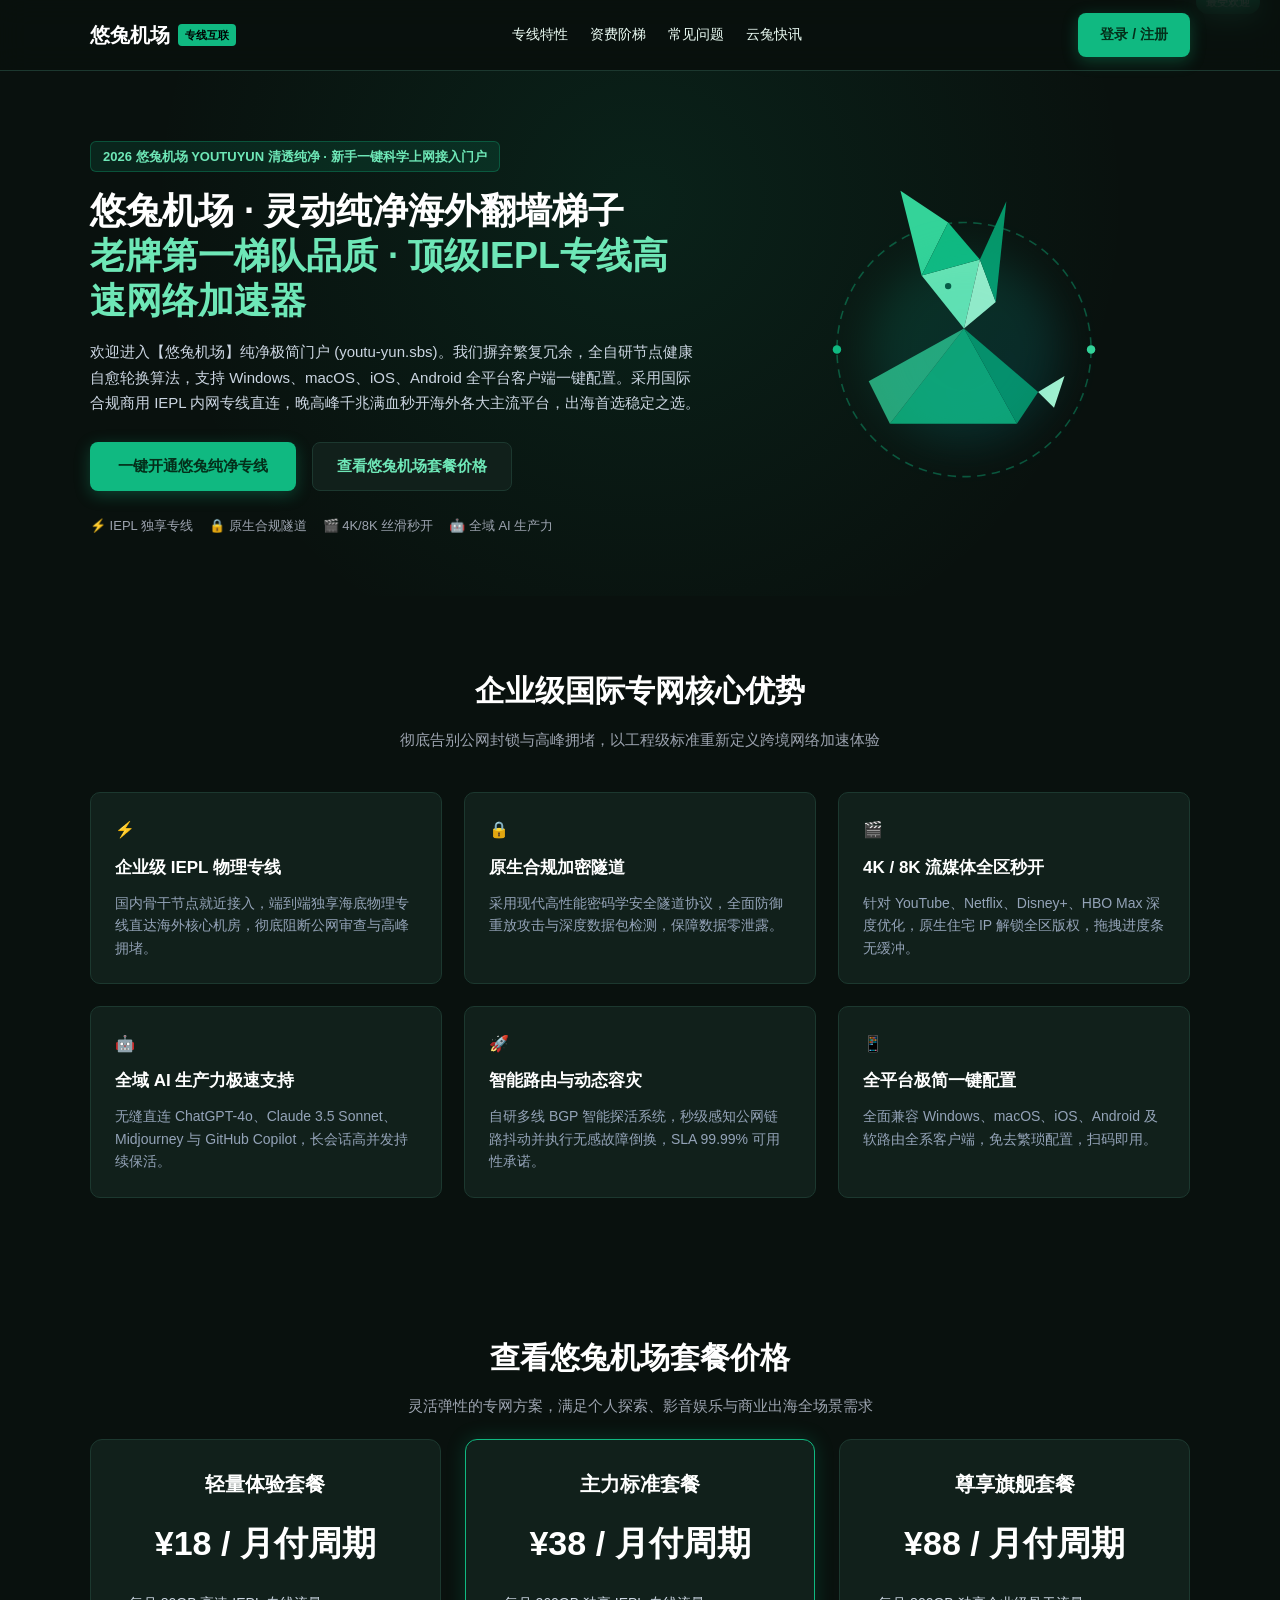
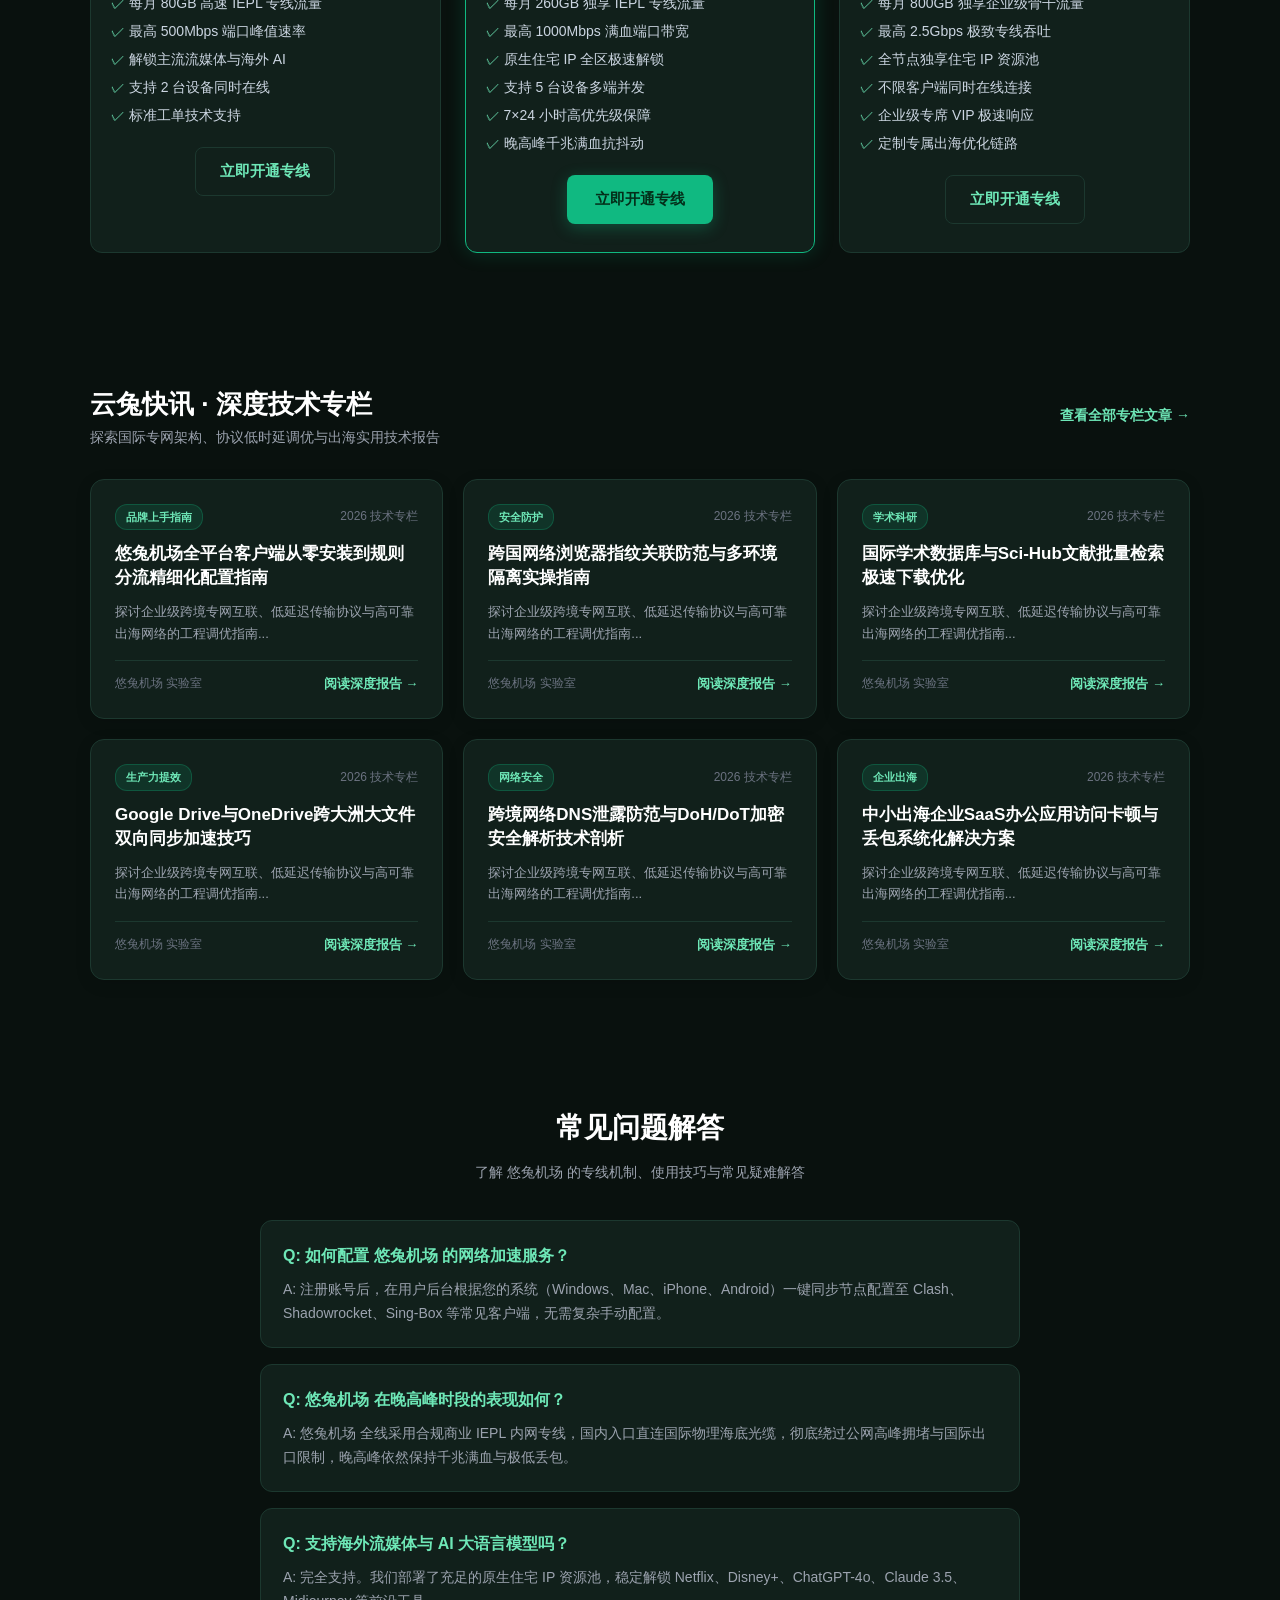
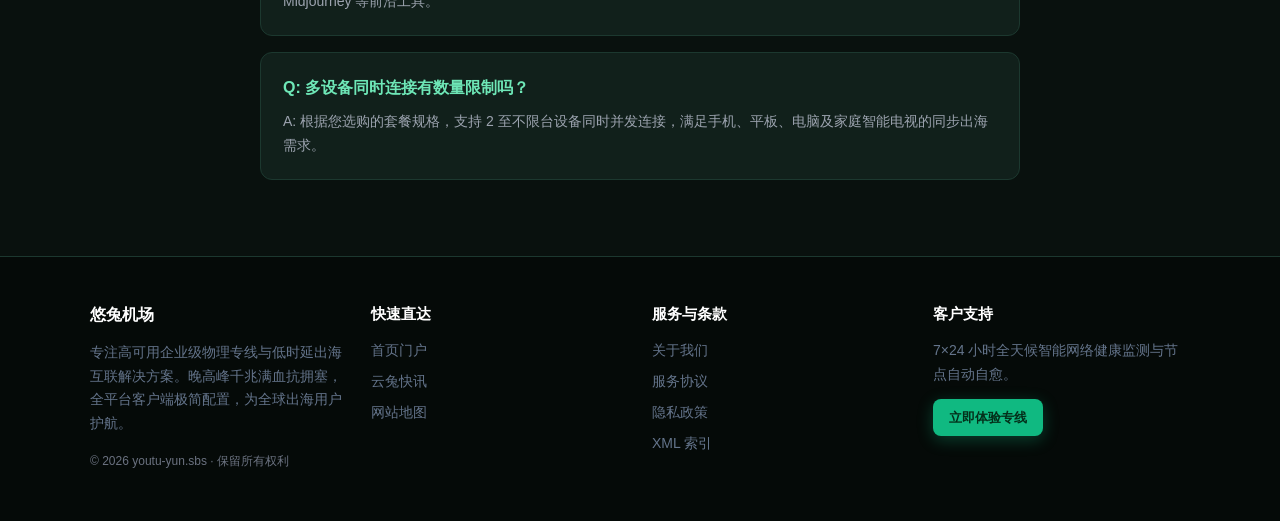
==== index.html @ 3acf534e "feat: deploy youtu-yun.sbs bespoke design, card grid, SVG motion & SEO articles" ====
<!DOCTYPE html>
<html lang="zh-CN">
<head>
  <meta charset="UTF-8">
  <meta name="viewport" content="width=device-width, initial-scale=1.0">
  <title>悠兔机场服务中心 - 老牌顶级IEPL高速翻墙梯子与纯净网络节点</title>
  <meta name="description" content="悠兔机场(youtu-yun.sbs)以清透纯净、稳定耐用著称。全节点实施智能无感动态容灾，去冗余化设计，客户端即下即用。无论跨境贸易、文献检索还是影音娱乐，畅享如飞兔般的纯粹互联体验。">
  <meta name="keywords" content="悠兔机场服务,纯净科学上网梯子,老牌专线机场,一键导入节点,外贸出海专线,高清视频加速器">
  <meta property="og:type" content="website">
  <meta property="og:title" content="悠兔机场服务中心 - 老牌顶级IEPL高速翻墙梯子与纯净网络节点">
  <meta property="og:description" content="悠兔机场(youtu-yun.sbs)以清透纯净、稳定耐用著称。全节点实施智能无感动态容灾，去冗余化设计，客户端即下即用。无论跨境贸易、文献检索还是影音娱乐，畅享如飞兔般的纯粹互联体验。">
  <meta property="og:url" content="https://youtu-yun.sbs/">
  <meta property="og:site_name" content="悠兔机场">
  <link rel="canonical" href="https://youtu-yun.sbs/">
  <link rel="stylesheet" href="style.css">
</head>
<body>
  
  <nav class="navbar">
    <div class="container nav-inner">
      <a href="index.html" class="brand-logo">
        <span>悠兔机场</span>
        <span class="brand-badge">专线互联</span>
      </a>
      <ul class="nav-links">
        <li><a href="#features">专线特性</a></li>
        <li><a href="#pricing">资费阶梯</a></li>
        <li><a href="#faq">常见问题</a></li>
        <li><a href="cloud-rabbit.html">云兔快讯</a></li>
      </ul>
      <a href="https://ww012.twilightaff.com/#/?code=A56DH1Af" class="btn-aff-cta" style="padding: 10px 22px; font-size: 14px;" target="_blank" rel="nofollow">登录 / 注册</a>
    </div>
  </nav>
    

  <!-- Hero Section -->
  <header class="hero-section">
    <div class="container">
      <div class="hero-grid">
        <div class="hero-content">
          <span class="hero-tag">2026 悠兔机场 YOUTUYUN 清透纯净 · 新手一键科学上网接入门户</span>
          <h1 class="hero-title">
            悠兔机场 · 灵动纯净海外翻墙梯子<br>
            <span class="hero-title-highlight">老牌第一梯队品质 · 顶级IEPL专线高速网络加速器</span>
          </h1>
          <p class="hero-desc">欢迎进入【悠兔机场】纯净极简门户 (youtu-yun.sbs)。我们摒弃繁复冗余，全自研节点健康自愈轮换算法，支持 Windows、macOS、iOS、Android 全平台客户端一键配置。采用国际合规商用 IEPL 内网专线直连，晚高峰千兆满血秒开海外各大主流平台，出海首选稳定之选。</p>
          <div class="hero-actions">
            <a href="https://ww012.twilightaff.com/#/?code=A56DH1Af" class="btn-aff-cta" target="_blank" rel="nofollow">一键开通悠兔纯净专线</a>
            <a href="#pricing" class="btn-tizi-dofollow">查看悠兔机场套餐价格</a>
          </div>
          <div style="font-size:13px; color:#9ca3af; display:flex; gap:16px; flex-wrap:wrap;">
            <span>⚡ IEPL 独享专线</span>
            <span>🔒 原生合规隧道</span>
            <span>🎬 4K/8K 丝滑秒开</span>
            <span>🤖 全域 AI 生产力</span>
          </div>
        </div>
        <div class="hero-motion-wrapper">
          
        <div class="motion-hero-box" style="width:100%; max-width:440px; height:360px; margin:0 auto; position:relative; display:flex; align-items:center; justify-content:center;">
          <svg viewBox="0 0 400 340" width="100%" height="100%" xmlns="http://www.w3.org/2000/svg">
            <defs>
              <linearGradient id="mintGrad" x1="0%" y1="0%" x2="100%" y2="100%">
                <stop offset="0%" stop-color="#10b981"/>
                <stop offset="100%" stop-color="#06b6d4"/>
              </linearGradient>
            </defs>
            <style>
              @keyframes origamiFloat { 0%, 100% { transform: translateY(0) rotate(0deg); } 50% { transform: translateY(-12px) rotate(2deg); } }
              @keyframes ringSpin { 0% { transform: rotate(0deg); } 100% { transform: rotate(360deg); } }
              .origami-bunny { transform-origin: 200px 180px; animation: origamiFloat 5s ease-in-out infinite; }
              .spin-ring { transform-origin: 200px 180px; animation: ringSpin 20s linear infinite; }
            </style>
            <!-- Dashed Zen Orbit Ring -->
            <circle class="spin-ring" cx="200" cy="180" r="120" fill="none" stroke="#10b981" stroke-width="1.5" stroke-dasharray="8,6" opacity="0.4"/>
            <circle cx="320" cy="180" r="4" fill="#34d399"/>
            <circle cx="80" cy="180" r="4" fill="#10b981"/>

            <g class="origami-bunny">
              <!-- Origami Geometric Facets of a Rabbit -->
              <!-- Body Main Triangle -->
              <polygon points="200,160 130,250 250,250" fill="#10b981" fill-opacity="0.85"/>
              <polygon points="200,160 250,250 270,220" fill="#059669" fill-opacity="0.9"/>
              <polygon points="200,160 130,250 110,210" fill="#34d399" fill-opacity="0.75"/>

              <!-- Head -->
              <polygon points="200,160 160,110 215,95" fill="#6ee7b7"/>
              <polygon points="200,160 215,95 230,135" fill="#a7f3d0"/>

              <!-- Ears -->
              <polygon points="160,110 140,30 185,60" fill="#34d399"/>
              <polygon points="160,110 185,60 215,95" fill="#10b981"/>
              <polygon points="215,95 240,40 230,135" fill="#059669"/>

              <!-- Origami Eye Accent -->
              <circle cx="185" cy="120" r="3" fill="#064e3b"/>

              <!-- Fluffy Origami Tail -->
              <polygon points="270,220 295,205 285,235" fill="#a7f3d0"/>

              <!-- Ambient Mint Glow -->
              <circle cx="200" cy="180" r="90" fill="url(#mintGrad)" opacity="0.15" filter="blur(20px)"/>
            </g>
          </svg>
        </div>
        
        </div>
      </div>
    </div>
  </header>

  <!-- Features Section -->
  <section id="features" style="padding: 70px 0;">
    <div class="container">
      <div style="text-align:center; max-width:700px; margin:0 auto 40px;">
        <h2 style="font-size:30px; font-weight:800; margin-bottom:12px; color:#fff;">企业级国际专网核心优势</h2>
        <p style="color:#9ca3af; font-size:15px;">彻底告别公网封锁与高峰拥堵，以工程级标准重新定义跨境网络加速体验</p>
      </div>
      <div class="features-grid">
        
        <div class="feature-card">
          <span class="feature-icon">⚡</span>
          <h3 class="feature-title">企业级 IEPL 物理专线</h3>
          <p class="feature-desc">国内骨干节点就近接入，端到端独享海底物理专线直达海外核心机房，彻底阻断公网审查与高峰拥堵。</p>
        </div>
        
        <div class="feature-card">
          <span class="feature-icon">🔒</span>
          <h3 class="feature-title">原生合规加密隧道</h3>
          <p class="feature-desc">采用现代高性能密码学安全隧道协议，全面防御重放攻击与深度数据包检测，保障数据零泄露。</p>
        </div>
        
        <div class="feature-card">
          <span class="feature-icon">🎬</span>
          <h3 class="feature-title">4K / 8K 流媒体全区秒开</h3>
          <p class="feature-desc">针对 YouTube、Netflix、Disney+、HBO Max 深度优化，原生住宅 IP 解锁全区版权，拖拽进度条无缓冲。</p>
        </div>
        
        <div class="feature-card">
          <span class="feature-icon">🤖</span>
          <h3 class="feature-title">全域 AI 生产力极速支持</h3>
          <p class="feature-desc">无缝直连 ChatGPT-4o、Claude 3.5 Sonnet、Midjourney 与 GitHub Copilot，长会话高并发持续保活。</p>
        </div>
        
        <div class="feature-card">
          <span class="feature-icon">🚀</span>
          <h3 class="feature-title">智能路由与动态容灾</h3>
          <p class="feature-desc">自研多线 BGP 智能探活系统，秒级感知公网链路抖动并执行无感故障倒换，SLA 99.99% 可用性承诺。</p>
        </div>
        
        <div class="feature-card">
          <span class="feature-icon">📱</span>
          <h3 class="feature-title">全平台极简一键配置</h3>
          <p class="feature-desc">全面兼容 Windows、macOS、iOS、Android 及软路由全系客户端，免去繁琐配置，扫码即用。</p>
        </div>
        
      </div>
    </div>
  </section>

  <!-- Pricing Section -->
  <section id="pricing" class="pricing-section">
    <div class="container">
      <div style="text-align:center; max-width:700px; margin:0 auto 20px;">
        <h2 style="font-size:30px; font-weight:800; margin-bottom:12px; color:#fff;">查看悠兔机场套餐价格</h2>
        <p style="color:#9ca3af; font-size:15px;">灵活弹性的专网方案，满足个人探索、影音娱乐与商业出海全场景需求</p>
      </div>
      <div class="pricing-grid">
        
        <div class="price-card ">
          
          <h3 style="font-size:20px; color:#fff; margin-bottom:8px;">轻量体验套餐</h3>
          <div class="price-tag">¥18 <span>/ 月付周期</span></div>
          <ul class="price-features">
            <li>每月 80GB 高速 IEPL 专线流量</li><li>最高 500Mbps 端口峰值速率</li><li>解锁主流流媒体与海外 AI</li><li>支持 2 台设备同时在线</li><li>标准工单技术支持</li>
          </ul>
          <a href="https://ww012.twilightaff.com/#/?code=A56DH1Af" class="btn-tizi-dofollow" style="margin-top:auto;" target="_blank" rel="nofollow">立即开通专线</a>
        </div>
        
        <div class="price-card featured">
          <span style="background:#10b981; color:#fff; font-size:11px; padding:3px 10px; border-radius:12px; position:absolute; top:-10px; right:20px; font-weight:700;">最受欢迎</span>
          <h3 style="font-size:20px; color:#fff; margin-bottom:8px;">主力标准套餐</h3>
          <div class="price-tag">¥38 <span>/ 月付周期</span></div>
          <ul class="price-features">
            <li>每月 260GB 独享 IEPL 专线流量</li><li>最高 1000Mbps 满血端口带宽</li><li>原生住宅 IP 全区极速解锁</li><li>支持 5 台设备多端并发</li><li>7×24 小时高优先级保障</li><li>晚高峰千兆满血抗抖动</li>
          </ul>
          <a href="https://ww012.twilightaff.com/#/?code=A56DH1Af" class="btn-aff-cta" style="margin-top:auto;" target="_blank" rel="nofollow">立即开通专线</a>
        </div>
        
        <div class="price-card ">
          
          <h3 style="font-size:20px; color:#fff; margin-bottom:8px;">尊享旗舰套餐</h3>
          <div class="price-tag">¥88 <span>/ 月付周期</span></div>
          <ul class="price-features">
            <li>每月 800GB 独享企业级骨干流量</li><li>最高 2.5Gbps 极致专线吞吐</li><li>全节点独享住宅 IP 资源池</li><li>不限客户端同时在线连接</li><li>企业级专席 VIP 极速响应</li><li>定制专属出海优化链路</li>
          </ul>
          <a href="https://ww012.twilightaff.com/#/?code=A56DH1Af" class="btn-tizi-dofollow" style="margin-top:auto;" target="_blank" rel="nofollow">立即开通专线</a>
        </div>
        
      </div>
    </div>
  </section>

  <!-- Articles Preview Section -->
  <section style="padding: 65px 0;">
    <div class="container">
      <div style="display:flex; justify-content:space-between; align-items:center; margin-bottom:30px; flex-wrap:wrap; gap:12px;">
        <div>
          <h2 style="font-size:26px; font-weight:800; color:#fff;">云兔快讯 · 深度技术专栏</h2>
          <p style="color:#9ca3af; font-size:14px;">探索国际专网架构、协议低时延调优与出海实用技术报告</p>
        </div>
        <a href="cloud-rabbit.html" style="color:#6ee7b7; font-weight:600; font-size:14px;">查看全部专栏文章 →</a>
      </div>
      <div style="display:grid; grid-template-columns:repeat(auto-fit, minmax(280px, 1fr)); gap:20px;">
        
        <div class="article-card" style="background:#11201b; border:1px solid #1c382f; border-radius:14px; padding:24px; display:flex; flex-direction:column; justify-content:space-between; transition:transform 0.25s ease, box-shadow 0.25s ease, border-color 0.25s ease; box-shadow: 0 4px 16px rgba(0,0,0,0.12);">
          <div>
            <div style="display:flex; justify-content:space-between; align-items:center; margin-bottom:12px;">
              <span style="font-size:11px; color:#6ee7b7; background:#10b98122; border:1px solid #10b98144; padding:3px 10px; border-radius:12px; font-weight:600;">品牌上手指南</span>
              <span style="font-size:12px; color:#6b7280;">2026 技术专栏</span>
            </div>
            <h4 style="margin:10px 0 10px; font-size:17px; font-weight:700; line-height:1.45;"><a href="youtu-beginner-quickstart-client-guide.html" style="color:#fff;">悠兔机场全平台客户端从零安装到规则分流精细化配置指南</a></h4>
            <p style="font-size:13px; color:#9ca3af; line-height:1.65; margin-bottom:16px;">探讨企业级跨境专网互联、低延迟传输协议与高可靠出海网络的工程调优指南...</p>
          </div>
          <div style="border-top:1px solid #1c382f; padding-top:12px; margin-top:auto; display:flex; justify-content:space-between; align-items:center;">
            <span style="font-size:12px; color:#6b7280;">悠兔机场 实验室</span>
            <a href="youtu-beginner-quickstart-client-guide.html" style="color:#6ee7b7; font-size:13px; font-weight:600; display:inline-flex; align-items:center; gap:4px;">阅读深度报告 →</a>
          </div>
        </div>
        
        <div class="article-card" style="background:#11201b; border:1px solid #1c382f; border-radius:14px; padding:24px; display:flex; flex-direction:column; justify-content:space-between; transition:transform 0.25s ease, box-shadow 0.25s ease, border-color 0.25s ease; box-shadow: 0 4px 16px rgba(0,0,0,0.12);">
          <div>
            <div style="display:flex; justify-content:space-between; align-items:center; margin-bottom:12px;">
              <span style="font-size:11px; color:#6ee7b7; background:#10b98122; border:1px solid #10b98144; padding:3px 10px; border-radius:12px; font-weight:600;">安全防护</span>
              <span style="font-size:12px; color:#6b7280;">2026 技术专栏</span>
            </div>
            <h4 style="margin:10px 0 10px; font-size:17px; font-weight:700; line-height:1.45;"><a href="cross-border-browser-fingerprint-privacy.html" style="color:#fff;">跨国网络浏览器指纹关联防范与多环境隔离实操指南</a></h4>
            <p style="font-size:13px; color:#9ca3af; line-height:1.65; margin-bottom:16px;">探讨企业级跨境专网互联、低延迟传输协议与高可靠出海网络的工程调优指南...</p>
          </div>
          <div style="border-top:1px solid #1c382f; padding-top:12px; margin-top:auto; display:flex; justify-content:space-between; align-items:center;">
            <span style="font-size:12px; color:#6b7280;">悠兔机场 实验室</span>
            <a href="cross-border-browser-fingerprint-privacy.html" style="color:#6ee7b7; font-size:13px; font-weight:600; display:inline-flex; align-items:center; gap:4px;">阅读深度报告 →</a>
          </div>
        </div>
        
        <div class="article-card" style="background:#11201b; border:1px solid #1c382f; border-radius:14px; padding:24px; display:flex; flex-direction:column; justify-content:space-between; transition:transform 0.25s ease, box-shadow 0.25s ease, border-color 0.25s ease; box-shadow: 0 4px 16px rgba(0,0,0,0.12);">
          <div>
            <div style="display:flex; justify-content:space-between; align-items:center; margin-bottom:12px;">
              <span style="font-size:11px; color:#6ee7b7; background:#10b98122; border:1px solid #10b98144; padding:3px 10px; border-radius:12px; font-weight:600;">学术科研</span>
              <span style="font-size:12px; color:#6b7280;">2026 技术专栏</span>
            </div>
            <h4 style="margin:10px 0 10px; font-size:17px; font-weight:700; line-height:1.45;"><a href="academic-literature-batch-download-acceleration.html" style="color:#fff;">国际学术数据库与Sci-Hub文献批量检索极速下载优化</a></h4>
            <p style="font-size:13px; color:#9ca3af; line-height:1.65; margin-bottom:16px;">探讨企业级跨境专网互联、低延迟传输协议与高可靠出海网络的工程调优指南...</p>
          </div>
          <div style="border-top:1px solid #1c382f; padding-top:12px; margin-top:auto; display:flex; justify-content:space-between; align-items:center;">
            <span style="font-size:12px; color:#6b7280;">悠兔机场 实验室</span>
            <a href="academic-literature-batch-download-acceleration.html" style="color:#6ee7b7; font-size:13px; font-weight:600; display:inline-flex; align-items:center; gap:4px;">阅读深度报告 →</a>
          </div>
        </div>
        
        <div class="article-card" style="background:#11201b; border:1px solid #1c382f; border-radius:14px; padding:24px; display:flex; flex-direction:column; justify-content:space-between; transition:transform 0.25s ease, box-shadow 0.25s ease, border-color 0.25s ease; box-shadow: 0 4px 16px rgba(0,0,0,0.12);">
          <div>
            <div style="display:flex; justify-content:space-between; align-items:center; margin-bottom:12px;">
              <span style="font-size:11px; color:#6ee7b7; background:#10b98122; border:1px solid #10b98144; padding:3px 10px; border-radius:12px; font-weight:600;">生产力提效</span>
              <span style="font-size:12px; color:#6b7280;">2026 技术专栏</span>
            </div>
            <h4 style="margin:10px 0 10px; font-size:17px; font-weight:700; line-height:1.45;"><a href="overseas-cloud-drive-bi-directional-sync-pipeline.html" style="color:#fff;">Google Drive与OneDrive跨大洲大文件双向同步加速技巧</a></h4>
            <p style="font-size:13px; color:#9ca3af; line-height:1.65; margin-bottom:16px;">探讨企业级跨境专网互联、低延迟传输协议与高可靠出海网络的工程调优指南...</p>
          </div>
          <div style="border-top:1px solid #1c382f; padding-top:12px; margin-top:auto; display:flex; justify-content:space-between; align-items:center;">
            <span style="font-size:12px; color:#6b7280;">悠兔机场 实验室</span>
            <a href="overseas-cloud-drive-bi-directional-sync-pipeline.html" style="color:#6ee7b7; font-size:13px; font-weight:600; display:inline-flex; align-items:center; gap:4px;">阅读深度报告 →</a>
          </div>
        </div>
        
        <div class="article-card" style="background:#11201b; border:1px solid #1c382f; border-radius:14px; padding:24px; display:flex; flex-direction:column; justify-content:space-between; transition:transform 0.25s ease, box-shadow 0.25s ease, border-color 0.25s ease; box-shadow: 0 4px 16px rgba(0,0,0,0.12);">
          <div>
            <div style="display:flex; justify-content:space-between; align-items:center; margin-bottom:12px;">
              <span style="font-size:11px; color:#6ee7b7; background:#10b98122; border:1px solid #10b98144; padding:3px 10px; border-radius:12px; font-weight:600;">网络安全</span>
              <span style="font-size:12px; color:#6b7280;">2026 技术专栏</span>
            </div>
            <h4 style="margin:10px 0 10px; font-size:17px; font-weight:700; line-height:1.45;"><a href="dns-leak-prevention-and-doh-encryption.html" style="color:#fff;">跨境网络DNS泄露防范与DoH/DoT加密安全解析技术剖析</a></h4>
            <p style="font-size:13px; color:#9ca3af; line-height:1.65; margin-bottom:16px;">探讨企业级跨境专网互联、低延迟传输协议与高可靠出海网络的工程调优指南...</p>
          </div>
          <div style="border-top:1px solid #1c382f; padding-top:12px; margin-top:auto; display:flex; justify-content:space-between; align-items:center;">
            <span style="font-size:12px; color:#6b7280;">悠兔机场 实验室</span>
            <a href="dns-leak-prevention-and-doh-encryption.html" style="color:#6ee7b7; font-size:13px; font-weight:600; display:inline-flex; align-items:center; gap:4px;">阅读深度报告 →</a>
          </div>
        </div>
        
        <div class="article-card" style="background:#11201b; border:1px solid #1c382f; border-radius:14px; padding:24px; display:flex; flex-direction:column; justify-content:space-between; transition:transform 0.25s ease, box-shadow 0.25s ease, border-color 0.25s ease; box-shadow: 0 4px 16px rgba(0,0,0,0.12);">
          <div>
            <div style="display:flex; justify-content:space-between; align-items:center; margin-bottom:12px;">
              <span style="font-size:11px; color:#6ee7b7; background:#10b98122; border:1px solid #10b98144; padding:3px 10px; border-radius:12px; font-weight:600;">企业出海</span>
              <span style="font-size:12px; color:#6b7280;">2026 技术专栏</span>
            </div>
            <h4 style="margin:10px 0 10px; font-size:17px; font-weight:700; line-height:1.45;"><a href="enterprise-lightweight-saas-acceleration-mesh.html" style="color:#fff;">中小出海企业SaaS办公应用访问卡顿与丢包系统化解决方案</a></h4>
            <p style="font-size:13px; color:#9ca3af; line-height:1.65; margin-bottom:16px;">探讨企业级跨境专网互联、低延迟传输协议与高可靠出海网络的工程调优指南...</p>
          </div>
          <div style="border-top:1px solid #1c382f; padding-top:12px; margin-top:auto; display:flex; justify-content:space-between; align-items:center;">
            <span style="font-size:12px; color:#6b7280;">悠兔机场 实验室</span>
            <a href="enterprise-lightweight-saas-acceleration-mesh.html" style="color:#6ee7b7; font-size:13px; font-weight:600; display:inline-flex; align-items:center; gap:4px;">阅读深度报告 →</a>
          </div>
        </div>
        
      </div>
    </div>
  </section>

  <!-- FAQ Section -->
  <section id="faq" style="padding: 60px 0; background:#09110e;">
    <div class="container" style="max-width:800px;">
      <div style="text-align:center; margin-bottom:36px;">
        <h2 style="font-size:28px; font-weight:800; color:#fff; margin-bottom:10px;">常见问题解答</h2>
        <p style="color:#9ca3af; font-size:14px;">了解 悠兔机场 的专线机制、使用技巧与常见疑难解答</p>
      </div>
      
        <div style="background:#11201b; border:1px solid #1c382f; border-radius:12px; padding:22px; margin-bottom:16px;">
          <h3 style="font-size:16px; color:#6ee7b7; margin-bottom:8px;">Q: 如何配置 悠兔机场 的网络加速服务？</h3>
          <p style="font-size:14px; color:#9ca3af; line-height:1.7;">A: 注册账号后，在用户后台根据您的系统（Windows、Mac、iPhone、Android）一键同步节点配置至 Clash、Shadowrocket、Sing-Box 等常见客户端，无需复杂手动配置。</p>
        </div>
        
        <div style="background:#11201b; border:1px solid #1c382f; border-radius:12px; padding:22px; margin-bottom:16px;">
          <h3 style="font-size:16px; color:#6ee7b7; margin-bottom:8px;">Q: 悠兔机场 在晚高峰时段的表现如何？</h3>
          <p style="font-size:14px; color:#9ca3af; line-height:1.7;">A: 悠兔机场 全线采用合规商业 IEPL 内网专线，国内入口直连国际物理海底光缆，彻底绕过公网高峰拥堵与国际出口限制，晚高峰依然保持千兆满血与极低丢包。</p>
        </div>
        
        <div style="background:#11201b; border:1px solid #1c382f; border-radius:12px; padding:22px; margin-bottom:16px;">
          <h3 style="font-size:16px; color:#6ee7b7; margin-bottom:8px;">Q: 支持海外流媒体与 AI 大语言模型吗？</h3>
          <p style="font-size:14px; color:#9ca3af; line-height:1.7;">A: 完全支持。我们部署了充足的原生住宅 IP 资源池，稳定解锁 Netflix、Disney+、ChatGPT-4o、Claude 3.5、Midjourney 等前沿工具。</p>
        </div>
        
        <div style="background:#11201b; border:1px solid #1c382f; border-radius:12px; padding:22px; margin-bottom:16px;">
          <h3 style="font-size:16px; color:#6ee7b7; margin-bottom:8px;">Q: 多设备同时连接有数量限制吗？</h3>
          <p style="font-size:14px; color:#9ca3af; line-height:1.7;">A: 根据您选购的套餐规格，支持 2 至不限台设备同时并发连接，满足手机、平板、电脑及家庭智能电视的同步出海需求。</p>
        </div>
        
    </div>
  </section>

  
  <footer>
    <div class="container">
      <div class="footer-grid">
        <div>
          <h4 style="color:#fff; margin-bottom:12px; font-size:16px;">悠兔机场</h4>
          <p style="line-height:1.7; margin-bottom:16px;">
            专注高可用企业级物理专线与低时延出海互联解决方案。晚高峰千兆满血抗拥塞，全平台客户端极简配置，为全球出海用户护航。
          </p>
          <p style="font-size:12px; color:#6b7280;">© 2026 youtu-yun.sbs · 保留所有权利</p>
        </div>
        <div>
          <h4 style="color:#fff; margin-bottom:12px; font-size:15px;">快速直达</h4>
          <ul class="footer-links">
            <li><a href="index.html">首页门户</a></li>
            <li><a href="cloud-rabbit.html">云兔快讯</a></li>
            <li><a href="sitemap.html">网站地图</a></li>
          </ul>
        </div>
        <div>
          <h4 style="color:#fff; margin-bottom:12px; font-size:15px;">服务与条款</h4>
          <ul class="footer-links">
            <li><a href="about.html">关于我们</a></li>
            <li><a href="terms.html">服务协议</a></li>
            <li><a href="privacy.html">隐私政策</a></li>
            <li><a href="sitemap.xml">XML 索引</a></li>
          </ul>
        </div>
        <div>
          <h4 style="color:#fff; margin-bottom:12px; font-size:15px;">客户支持</h4>
          <p style="line-height:1.7; margin-bottom:12px;">7×24 小时全天候智能网络健康监测与节点自动自愈。</p>
          <a href="https://ww012.twilightaff.com/#/?code=A56DH1Af" class="btn-aff-cta" style="padding: 8px 16px; font-size: 13px;" target="_blank" rel="nofollow">立即体验专线</a>
        </div>
      </div>
    </div>
  </footer>
    
</body>
</html>
---- style.css ----
/* Clean Mint Modernist - youtu-yun.sbs */
* { margin: 0; padding: 0; box-sizing: border-box; }
html { scroll-behavior: smooth; }
body { background-color: #09110e; color: #ecfdf5; font-family: -apple-system, BlinkMacSystemFont, "Inter", "Segoe UI", sans-serif; line-height: 1.65; }
.container { max-width: 1140px; margin: 0 auto; padding: 0 20px; }
a { text-decoration: none; color: inherit; transition: all 0.2s ease; }

.navbar { background: rgba(9, 17, 14, 0.85); backdrop-filter: blur(14px); border-bottom: 1px solid #1c382f; position: sticky; top: 0; z-index: 100; }
.nav-inner { display: flex; align-items: center; justify-content: space-between; height: 70px; }
.brand-logo { font-size: 20px; font-weight: 700; color: #fff; display: flex; align-items: center; gap: 8px; }
.brand-badge { background: #10b981; color: #000; font-size: 11px; padding: 2px 7px; border-radius: 4px; font-weight: 700; }
.nav-links { display: flex; gap: 22px; align-items: center; list-style: none; font-size: 14px; font-weight: 500; }
.nav-links a:hover { color: #6ee7b7; }

.hero-section { padding: 70px 0 60px; background: radial-gradient(circle at 50% 25%, rgba(16, 185, 129, 0.1) 0%, transparent 65%); }
.hero-grid { display: grid; grid-template-columns: 1.15fr 0.85fr; gap: 36px; align-items: center; }
.hero-tag { display: inline-block; background: rgba(16, 185, 129, 0.12); color: #6ee7b7; border: 1px solid rgba(16, 185, 129, 0.3); padding: 4px 12px; border-radius: 6px; font-size: 13px; font-weight: 600; margin-bottom: 16px; }
.hero-title { font-size: 36px; line-height: 1.25; font-weight: 800; color: #fff; margin-bottom: 16px; }
.hero-title-highlight { color: #6ee7b7; }
.hero-desc { font-size: 15px; color: #cbd5e1; line-height: 1.7; margin-bottom: 26px; }
.hero-actions { display: flex; gap: 16px; align-items: center; flex-wrap: wrap; margin-bottom: 24px; }
.btn-aff-cta { display: inline-flex; align-items: center; justify-content: center; padding: 12px 28px; font-weight: 700; font-size: 15px; border-radius: 8px; background: #10b981; color: #042f1a; box-shadow: 0 4px 16px rgba(16, 185, 129, 0.3); }
.btn-aff-cta:hover { background: #6ee7b7; transform: translateY(-2px); }
.btn-tizi-dofollow { display: inline-flex; align-items: center; justify-content: center; padding: 11px 24px; font-weight: 600; font-size: 15px; border-radius: 8px; border: 1px solid #1c382f; background: #11201b; color: #6ee7b7; }
.btn-tizi-dofollow:hover { border-color: #6ee7b7; }

.features-grid { display: grid; grid-template-columns: repeat(auto-fit, minmax(260px, 1fr)); gap: 22px; }
.feature-card { background: #11201b; border: 1px solid #1c382f; border-radius: 10px; padding: 24px; }
.feature-card:hover { border-color: #10b981; }
.feature-title { font-size: 17px; font-weight: 700; color: #fff; margin: 10px 0; }
.feature-desc { font-size: 14px; color: #94a3b8; line-height: 1.6; }

.pricing-section { padding: 65px 0; background: #09110e; }
.pricing-grid { display: grid; grid-template-columns: repeat(auto-fit, minmax(280px, 1fr)); gap: 24px; }
.price-card { background: #11201b; border: 1px solid #1c382f; border-radius: 12px; padding: 28px 20px; text-align: center; }
.price-card.featured { border-color: #10b981; box-shadow: 0 0 20px rgba(16, 185, 129, 0.2); }
.price-tag { font-size: 34px; font-weight: 800; color: #fff; margin: 14px 0; }
.price-features { list-style: none; margin: 18px 0; text-align: left; font-size: 14px; color: #cbd5e1; line-height: 2; }
.price-features li::before { content: "✓ "; color: #6ee7b7; }

footer { background: #050a08; border-top: 1px solid #1c382f; padding: 45px 0 25px; font-size: 14px; color: #64748b; }
.footer-grid { display: grid; grid-template-columns: repeat(auto-fit, minmax(200px, 1fr)); gap: 24px; margin-bottom: 24px; }
.footer-links { list-style: none; display: flex; flex-direction: column; gap: 8px; }

@media(max-width: 868px) {
  .hero-grid { grid-template-columns: 1fr; text-align: center; }
  .hero-actions { justify-content: center; }
  .nav-links { display: none; }
}

/* Article Card Grid & Hover Effects */
.article-card { transition: transform 0.25s ease, box-shadow 0.25s ease, border-color 0.25s ease; }
.article-card:hover { transform: translateY(-4px); border-color: #10b981 !important; box-shadow: 0 10px 25px rgba(0,0,0,0.25) !important; }
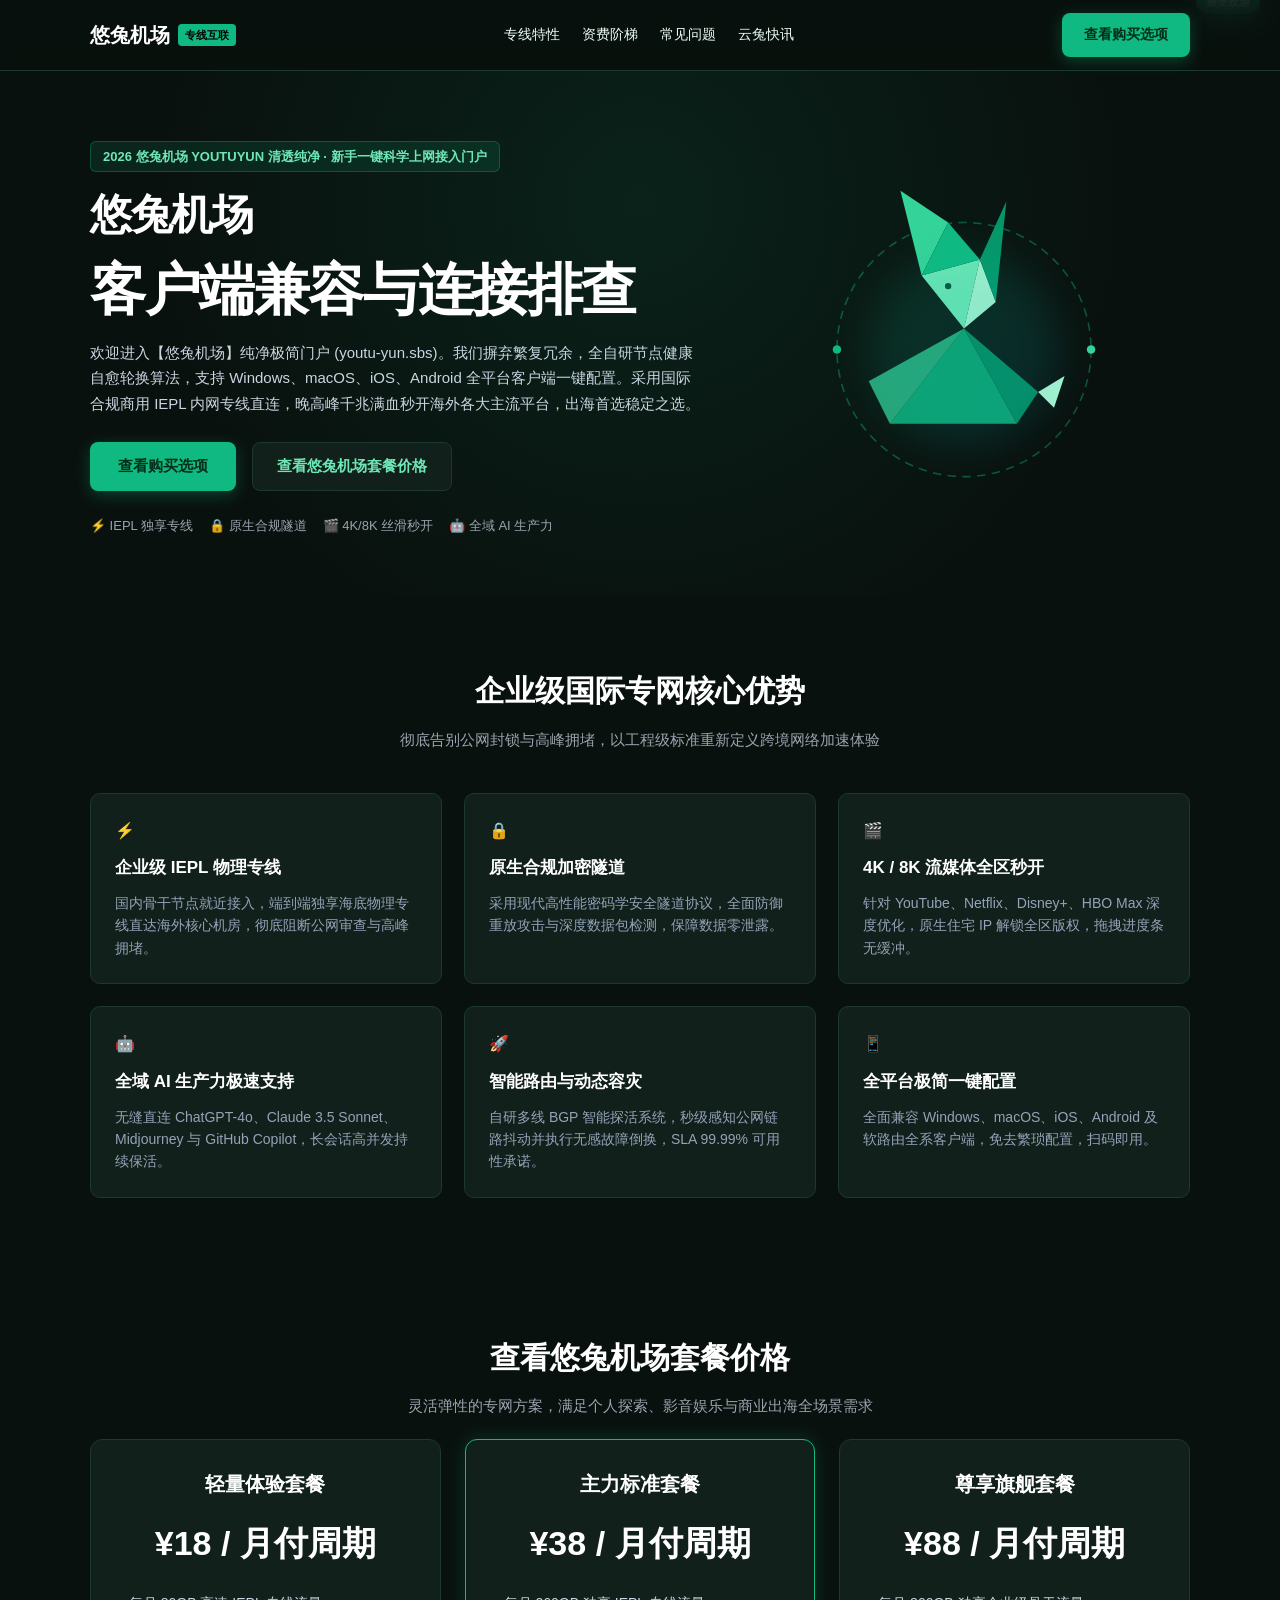
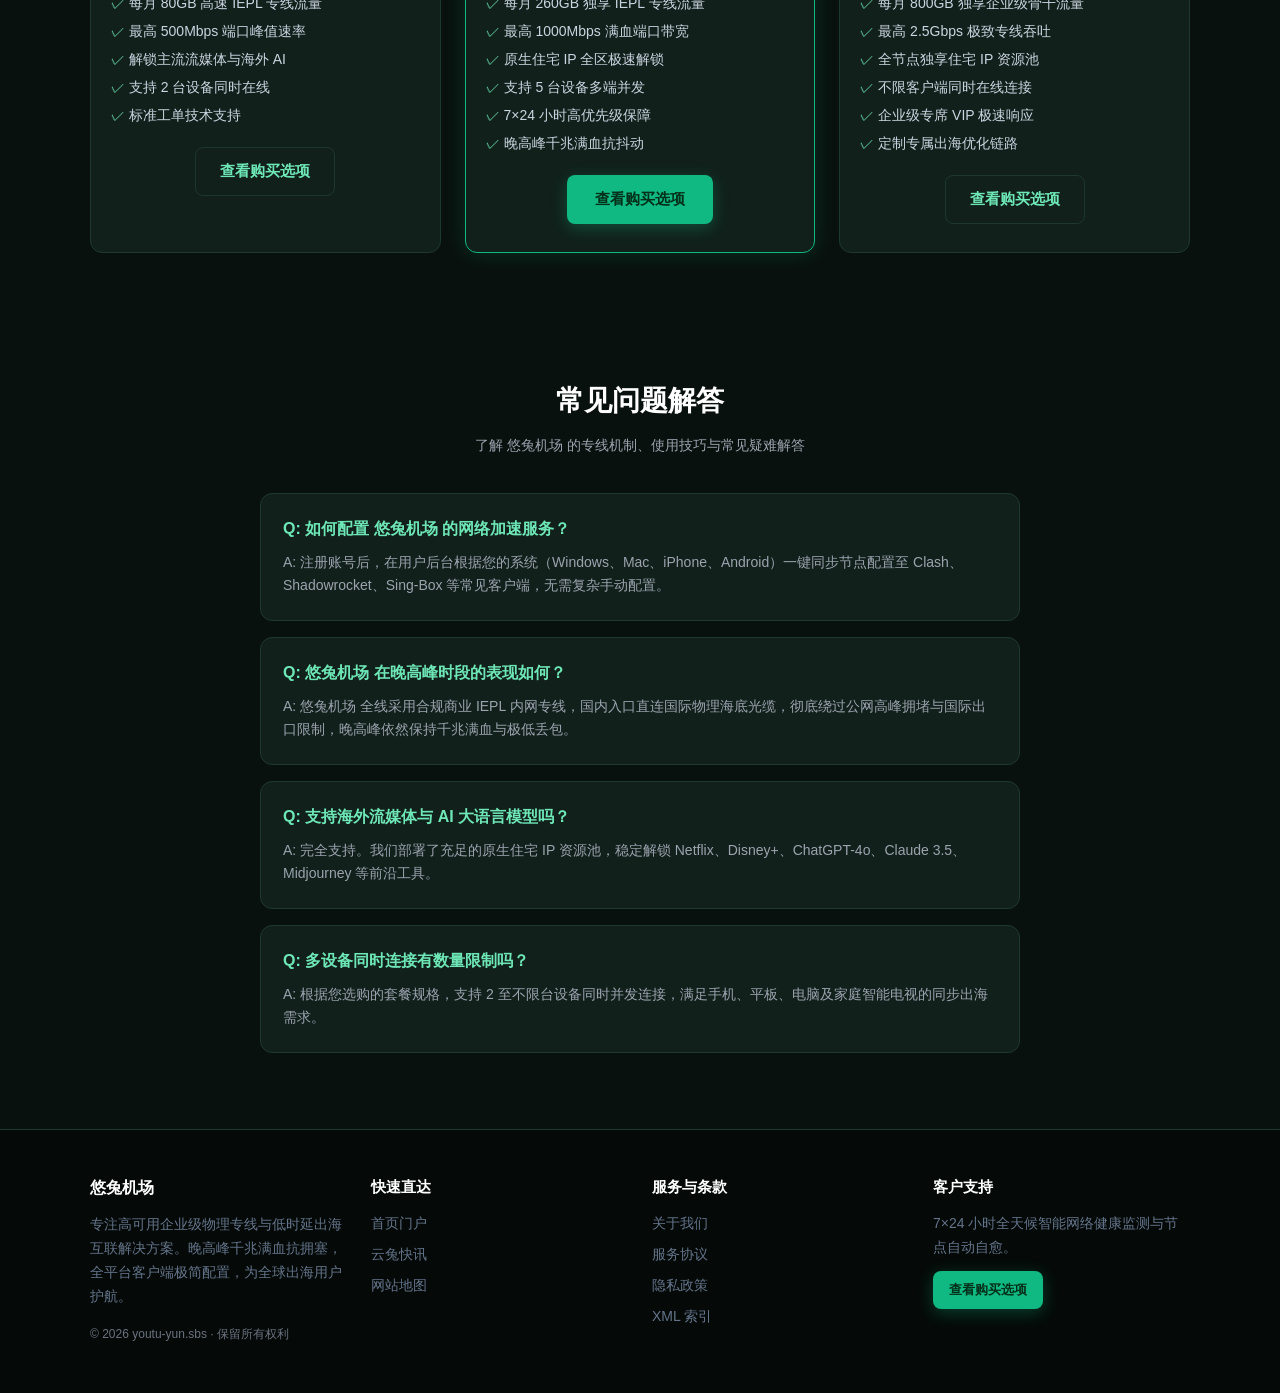
==== commit 0fb5d2d3: "Improve landing-page metadata, headings and crawl consistency" ====
--- a/index.html
+++ b/index.html
@@ -2,17 +2,22 @@
 <html lang="zh-CN">
 <head>
   <meta charset="UTF-8">
-  <meta name="viewport" content="width=device-width, initial-scale=1.0">
-  <title>悠兔机场服务中心 - 老牌顶级IEPL高速翻墙梯子与纯净网络节点</title>
-  <meta name="description" content="悠兔机场(youtu-yun.sbs)以清透纯净、稳定耐用著称。全节点实施智能无感动态容灾，去冗余化设计，客户端即下即用。无论跨境贸易、文献检索还是影音娱乐，畅享如飞兔般的纯粹互联体验。">
-  <meta name="keywords" content="悠兔机场服务,纯净科学上网梯子,老牌专线机场,一键导入节点,外贸出海专线,高清视频加速器">
+  <meta name="viewport" content="width=device-width, initial-scale=1">
+  <title>悠兔机场｜客户端兼容与连接排查</title>
+  <meta name="description" content="围绕悠兔的客户端兼容与连接排查整理实用资料。按自己的设备、使用场景与预算核对服务条件，再查看外部购买页面的具体商品和条款。">
+  
   <meta property="og:type" content="website">
-  <meta property="og:title" content="悠兔机场服务中心 - 老牌顶级IEPL高速翻墙梯子与纯净网络节点">
-  <meta property="og:description" content="悠兔机场(youtu-yun.sbs)以清透纯净、稳定耐用著称。全节点实施智能无感动态容灾，去冗余化设计，客户端即下即用。无论跨境贸易、文献检索还是影音娱乐，畅享如飞兔般的纯粹互联体验。">
+  <meta property="og:title" content="悠兔机场｜客户端兼容与连接排查">
+  <meta property="og:description" content="围绕悠兔的客户端兼容与连接排查整理实用资料。按自己的设备、使用场景与预算核对服务条件，再查看外部购买页面的具体商品和条款。">
   <meta property="og:url" content="https://youtu-yun.sbs/">
-  <meta property="og:site_name" content="悠兔机场">
+  <meta property="og:site_name" content="悠兔">
   <link rel="canonical" href="https://youtu-yun.sbs/">
   <link rel="stylesheet" href="style.css">
+
+<meta name="twitter:title" content="悠兔机场｜客户端兼容与连接排查">
+<meta name="twitter:description" content="围绕悠兔的客户端兼容与连接排查整理实用资料。按自己的设备、使用场景与预算核对服务条件，再查看外部购买页面的具体商品和条款。">
+<script id="landing-maintenance-schema" type="application/ld+json">{"@context": "https://schema.org", "@type": "WebSite", "name": "悠兔机场｜客户端兼容与连接排查", "url": "https://youtu-yun.sbs/", "inLanguage": "zh-CN"}</script>
+<link rel="stylesheet" href="landing-maintenance.css">
 </head>
 <body>
   
@@ -28,7 +33,7 @@
         <li><a href="#faq">常见问题</a></li>
         <li><a href="cloud-rabbit.html">云兔快讯</a></li>
       </ul>
-      <a href="https://ww012.twilightaff.com/#/?code=A56DH1Af" class="btn-aff-cta" style="padding: 10px 22px; font-size: 14px;" target="_blank" rel="nofollow">登录 / 注册</a>
+      <a href="https://ww012.twilightaff.com/#/?code=A56DH1Af" class="btn-aff-cta" style="padding: 10px 22px; font-size: 14px;" target="_blank" rel="nofollow noopener sponsored">查看购买选项</a>
     </div>
   </nav>
     
@@ -39,13 +44,10 @@
       <div class="hero-grid">
         <div class="hero-content">
           <span class="hero-tag">2026 悠兔机场 YOUTUYUN 清透纯净 · 新手一键科学上网接入门户</span>
-          <h1 class="hero-title">
-            悠兔机场 · 灵动纯净海外翻墙梯子<br>
-            <span class="hero-title-highlight">老牌第一梯队品质 · 顶级IEPL专线高速网络加速器</span>
-          </h1>
+          <h1 class="hero-title" data-landing-title="true"><span class="landing-brand">悠兔机场</span><span class="landing-focus">客户端兼容与连接排查</span></h1>
           <p class="hero-desc">欢迎进入【悠兔机场】纯净极简门户 (youtu-yun.sbs)。我们摒弃繁复冗余，全自研节点健康自愈轮换算法，支持 Windows、macOS、iOS、Android 全平台客户端一键配置。采用国际合规商用 IEPL 内网专线直连，晚高峰千兆满血秒开海外各大主流平台，出海首选稳定之选。</p>
           <div class="hero-actions">
-            <a href="https://ww012.twilightaff.com/#/?code=A56DH1Af" class="btn-aff-cta" target="_blank" rel="nofollow">一键开通悠兔纯净专线</a>
+            <a href="https://ww012.twilightaff.com/#/?code=A56DH1Af" class="btn-aff-cta" target="_blank" rel="nofollow noopener sponsored">查看购买选项</a>
             <a href="#pricing" class="btn-tizi-dofollow">查看悠兔机场套餐价格</a>
           </div>
           <div style="font-size:13px; color:#9ca3af; display:flex; gap:16px; flex-wrap:wrap;">
@@ -174,7 +176,7 @@
           <ul class="price-features">
             <li>每月 80GB 高速 IEPL 专线流量</li><li>最高 500Mbps 端口峰值速率</li><li>解锁主流流媒体与海外 AI</li><li>支持 2 台设备同时在线</li><li>标准工单技术支持</li>
           </ul>
-          <a href="https://ww012.twilightaff.com/#/?code=A56DH1Af" class="btn-tizi-dofollow" style="margin-top:auto;" target="_blank" rel="nofollow">立即开通专线</a>
+          <a href="https://ww012.twilightaff.com/#/?code=A56DH1Af" class="btn-tizi-dofollow" style="margin-top:auto;" target="_blank" rel="nofollow noopener sponsored">查看购买选项</a>
         </div>
         
         <div class="price-card featured">
@@ -184,7 +186,7 @@
           <ul class="price-features">
             <li>每月 260GB 独享 IEPL 专线流量</li><li>最高 1000Mbps 满血端口带宽</li><li>原生住宅 IP 全区极速解锁</li><li>支持 5 台设备多端并发</li><li>7×24 小时高优先级保障</li><li>晚高峰千兆满血抗抖动</li>
           </ul>
-          <a href="https://ww012.twilightaff.com/#/?code=A56DH1Af" class="btn-aff-cta" style="margin-top:auto;" target="_blank" rel="nofollow">立即开通专线</a>
+          <a href="https://ww012.twilightaff.com/#/?code=A56DH1Af" class="btn-aff-cta" style="margin-top:auto;" target="_blank" rel="nofollow noopener sponsored">查看购买选项</a>
         </div>
         
         <div class="price-card ">
@@ -194,7 +196,7 @@
           <ul class="price-features">
             <li>每月 800GB 独享企业级骨干流量</li><li>最高 2.5Gbps 极致专线吞吐</li><li>全节点独享住宅 IP 资源池</li><li>不限客户端同时在线连接</li><li>企业级专席 VIP 极速响应</li><li>定制专属出海优化链路</li>
           </ul>
-          <a href="https://ww012.twilightaff.com/#/?code=A56DH1Af" class="btn-tizi-dofollow" style="margin-top:auto;" target="_blank" rel="nofollow">立即开通专线</a>
+          <a href="https://ww012.twilightaff.com/#/?code=A56DH1Af" class="btn-tizi-dofollow" style="margin-top:auto;" target="_blank" rel="nofollow noopener sponsored">查看购买选项</a>
         </div>
         
       </div>
@@ -202,110 +204,7 @@
   </section>
 
   <!-- Articles Preview Section -->
-  <section style="padding: 65px 0;">
-    <div class="container">
-      <div style="display:flex; justify-content:space-between; align-items:center; margin-bottom:30px; flex-wrap:wrap; gap:12px;">
-        <div>
-          <h2 style="font-size:26px; font-weight:800; color:#fff;">云兔快讯 · 深度技术专栏</h2>
-          <p style="color:#9ca3af; font-size:14px;">探索国际专网架构、协议低时延调优与出海实用技术报告</p>
-        </div>
-        <a href="cloud-rabbit.html" style="color:#6ee7b7; font-weight:600; font-size:14px;">查看全部专栏文章 →</a>
-      </div>
-      <div style="display:grid; grid-template-columns:repeat(auto-fit, minmax(280px, 1fr)); gap:20px;">
-        
-        <div class="article-card" style="background:#11201b; border:1px solid #1c382f; border-radius:14px; padding:24px; display:flex; flex-direction:column; justify-content:space-between; transition:transform 0.25s ease, box-shadow 0.25s ease, border-color 0.25s ease; box-shadow: 0 4px 16px rgba(0,0,0,0.12);">
-          <div>
-            <div style="display:flex; justify-content:space-between; align-items:center; margin-bottom:12px;">
-              <span style="font-size:11px; color:#6ee7b7; background:#10b98122; border:1px solid #10b98144; padding:3px 10px; border-radius:12px; font-weight:600;">品牌上手指南</span>
-              <span style="font-size:12px; color:#6b7280;">2026 技术专栏</span>
-            </div>
-            <h4 style="margin:10px 0 10px; font-size:17px; font-weight:700; line-height:1.45;"><a href="youtu-beginner-quickstart-client-guide.html" style="color:#fff;">悠兔机场全平台客户端从零安装到规则分流精细化配置指南</a></h4>
-            <p style="font-size:13px; color:#9ca3af; line-height:1.65; margin-bottom:16px;">探讨企业级跨境专网互联、低延迟传输协议与高可靠出海网络的工程调优指南...</p>
-          </div>
-          <div style="border-top:1px solid #1c382f; padding-top:12px; margin-top:auto; display:flex; justify-content:space-between; align-items:center;">
-            <span style="font-size:12px; color:#6b7280;">悠兔机场 实验室</span>
-            <a href="youtu-beginner-quickstart-client-guide.html" style="color:#6ee7b7; font-size:13px; font-weight:600; display:inline-flex; align-items:center; gap:4px;">阅读深度报告 →</a>
-          </div>
-        </div>
-        
-        <div class="article-card" style="background:#11201b; border:1px solid #1c382f; border-radius:14px; padding:24px; display:flex; flex-direction:column; justify-content:space-between; transition:transform 0.25s ease, box-shadow 0.25s ease, border-color 0.25s ease; box-shadow: 0 4px 16px rgba(0,0,0,0.12);">
-          <div>
-            <div style="display:flex; justify-content:space-between; align-items:center; margin-bottom:12px;">
-              <span style="font-size:11px; color:#6ee7b7; background:#10b98122; border:1px solid #10b98144; padding:3px 10px; border-radius:12px; font-weight:600;">安全防护</span>
-              <span style="font-size:12px; color:#6b7280;">2026 技术专栏</span>
-            </div>
-            <h4 style="margin:10px 0 10px; font-size:17px; font-weight:700; line-height:1.45;"><a href="cross-border-browser-fingerprint-privacy.html" style="color:#fff;">跨国网络浏览器指纹关联防范与多环境隔离实操指南</a></h4>
-            <p style="font-size:13px; color:#9ca3af; line-height:1.65; margin-bottom:16px;">探讨企业级跨境专网互联、低延迟传输协议与高可靠出海网络的工程调优指南...</p>
-          </div>
-          <div style="border-top:1px solid #1c382f; padding-top:12px; margin-top:auto; display:flex; justify-content:space-between; align-items:center;">
-            <span style="font-size:12px; color:#6b7280;">悠兔机场 实验室</span>
-            <a href="cross-border-browser-fingerprint-privacy.html" style="color:#6ee7b7; font-size:13px; font-weight:600; display:inline-flex; align-items:center; gap:4px;">阅读深度报告 →</a>
-          </div>
-        </div>
-        
-        <div class="article-card" style="background:#11201b; border:1px solid #1c382f; border-radius:14px; padding:24px; display:flex; flex-direction:column; justify-content:space-between; transition:transform 0.25s ease, box-shadow 0.25s ease, border-color 0.25s ease; box-shadow: 0 4px 16px rgba(0,0,0,0.12);">
-          <div>
-            <div style="display:flex; justify-content:space-between; align-items:center; margin-bottom:12px;">
-              <span style="font-size:11px; color:#6ee7b7; background:#10b98122; border:1px solid #10b98144; padding:3px 10px; border-radius:12px; font-weight:600;">学术科研</span>
-              <span style="font-size:12px; color:#6b7280;">2026 技术专栏</span>
-            </div>
-            <h4 style="margin:10px 0 10px; font-size:17px; font-weight:700; line-height:1.45;"><a href="academic-literature-batch-download-acceleration.html" style="color:#fff;">国际学术数据库与Sci-Hub文献批量检索极速下载优化</a></h4>
-            <p style="font-size:13px; color:#9ca3af; line-height:1.65; margin-bottom:16px;">探讨企业级跨境专网互联、低延迟传输协议与高可靠出海网络的工程调优指南...</p>
-          </div>
-          <div style="border-top:1px solid #1c382f; padding-top:12px; margin-top:auto; display:flex; justify-content:space-between; align-items:center;">
-            <span style="font-size:12px; color:#6b7280;">悠兔机场 实验室</span>
-            <a href="academic-literature-batch-download-acceleration.html" style="color:#6ee7b7; font-size:13px; font-weight:600; display:inline-flex; align-items:center; gap:4px;">阅读深度报告 →</a>
-          </div>
-        </div>
-        
-        <div class="article-card" style="background:#11201b; border:1px solid #1c382f; border-radius:14px; padding:24px; display:flex; flex-direction:column; justify-content:space-between; transition:transform 0.25s ease, box-shadow 0.25s ease, border-color 0.25s ease; box-shadow: 0 4px 16px rgba(0,0,0,0.12);">
-          <div>
-            <div style="display:flex; justify-content:space-between; align-items:center; margin-bottom:12px;">
-              <span style="font-size:11px; color:#6ee7b7; background:#10b98122; border:1px solid #10b98144; padding:3px 10px; border-radius:12px; font-weight:600;">生产力提效</span>
-              <span style="font-size:12px; color:#6b7280;">2026 技术专栏</span>
-            </div>
-            <h4 style="margin:10px 0 10px; font-size:17px; font-weight:700; line-height:1.45;"><a href="overseas-cloud-drive-bi-directional-sync-pipeline.html" style="color:#fff;">Google Drive与OneDrive跨大洲大文件双向同步加速技巧</a></h4>
-            <p style="font-size:13px; color:#9ca3af; line-height:1.65; margin-bottom:16px;">探讨企业级跨境专网互联、低延迟传输协议与高可靠出海网络的工程调优指南...</p>
-          </div>
-          <div style="border-top:1px solid #1c382f; padding-top:12px; margin-top:auto; display:flex; justify-content:space-between; align-items:center;">
-            <span style="font-size:12px; color:#6b7280;">悠兔机场 实验室</span>
-            <a href="overseas-cloud-drive-bi-directional-sync-pipeline.html" style="color:#6ee7b7; font-size:13px; font-weight:600; display:inline-flex; align-items:center; gap:4px;">阅读深度报告 →</a>
-          </div>
-        </div>
-        
-        <div class="article-card" style="background:#11201b; border:1px solid #1c382f; border-radius:14px; padding:24px; display:flex; flex-direction:column; justify-content:space-between; transition:transform 0.25s ease, box-shadow 0.25s ease, border-color 0.25s ease; box-shadow: 0 4px 16px rgba(0,0,0,0.12);">
-          <div>
-            <div style="display:flex; justify-content:space-between; align-items:center; margin-bottom:12px;">
-              <span style="font-size:11px; color:#6ee7b7; background:#10b98122; border:1px solid #10b98144; padding:3px 10px; border-radius:12px; font-weight:600;">网络安全</span>
-              <span style="font-size:12px; color:#6b7280;">2026 技术专栏</span>
-            </div>
-            <h4 style="margin:10px 0 10px; font-size:17px; font-weight:700; line-height:1.45;"><a href="dns-leak-prevention-and-doh-encryption.html" style="color:#fff;">跨境网络DNS泄露防范与DoH/DoT加密安全解析技术剖析</a></h4>
-            <p style="font-size:13px; color:#9ca3af; line-height:1.65; margin-bottom:16px;">探讨企业级跨境专网互联、低延迟传输协议与高可靠出海网络的工程调优指南...</p>
-          </div>
-          <div style="border-top:1px solid #1c382f; padding-top:12px; margin-top:auto; display:flex; justify-content:space-between; align-items:center;">
-            <span style="font-size:12px; color:#6b7280;">悠兔机场 实验室</span>
-            <a href="dns-leak-prevention-and-doh-encryption.html" style="color:#6ee7b7; font-size:13px; font-weight:600; display:inline-flex; align-items:center; gap:4px;">阅读深度报告 →</a>
-          </div>
-        </div>
-        
-        <div class="article-card" style="background:#11201b; border:1px solid #1c382f; border-radius:14px; padding:24px; display:flex; flex-direction:column; justify-content:space-between; transition:transform 0.25s ease, box-shadow 0.25s ease, border-color 0.25s ease; box-shadow: 0 4px 16px rgba(0,0,0,0.12);">
-          <div>
-            <div style="display:flex; justify-content:space-between; align-items:center; margin-bottom:12px;">
-              <span style="font-size:11px; color:#6ee7b7; background:#10b98122; border:1px solid #10b98144; padding:3px 10px; border-radius:12px; font-weight:600;">企业出海</span>
-              <span style="font-size:12px; color:#6b7280;">2026 技术专栏</span>
-            </div>
-            <h4 style="margin:10px 0 10px; font-size:17px; font-weight:700; line-height:1.45;"><a href="enterprise-lightweight-saas-acceleration-mesh.html" style="color:#fff;">中小出海企业SaaS办公应用访问卡顿与丢包系统化解决方案</a></h4>
-            <p style="font-size:13px; color:#9ca3af; line-height:1.65; margin-bottom:16px;">探讨企业级跨境专网互联、低延迟传输协议与高可靠出海网络的工程调优指南...</p>
-          </div>
-          <div style="border-top:1px solid #1c382f; padding-top:12px; margin-top:auto; display:flex; justify-content:space-between; align-items:center;">
-            <span style="font-size:12px; color:#6b7280;">悠兔机场 实验室</span>
-            <a href="enterprise-lightweight-saas-acceleration-mesh.html" style="color:#6ee7b7; font-size:13px; font-weight:600; display:inline-flex; align-items:center; gap:4px;">阅读深度报告 →</a>
-          </div>
-        </div>
-        
-      </div>
-    </div>
-  </section>
+  
 
   <!-- FAQ Section -->
   <section id="faq" style="padding: 60px 0; background:#09110e;">
@@ -369,7 +268,7 @@
         <div>
           <h4 style="color:#fff; margin-bottom:12px; font-size:15px;">客户支持</h4>
           <p style="line-height:1.7; margin-bottom:12px;">7×24 小时全天候智能网络健康监测与节点自动自愈。</p>
-          <a href="https://ww012.twilightaff.com/#/?code=A56DH1Af" class="btn-aff-cta" style="padding: 8px 16px; font-size: 13px;" target="_blank" rel="nofollow">立即体验专线</a>
+          <a href="https://ww012.twilightaff.com/#/?code=A56DH1Af" class="btn-aff-cta" style="padding: 8px 16px; font-size: 13px;" target="_blank" rel="nofollow noopener sponsored">查看购买选项</a>
         </div>
       </div>
     </div>
--- a/landing-maintenance.css
+++ b/landing-maintenance.css
@@ -0,0 +1,19 @@
+/* Scoped heading and keyboard improvements; original brand design remains. */
+h1[data-landing-title]{font-size:clamp(2rem,4.4vw,4.4rem);line-height:1.18;letter-spacing:-.025em;overflow-wrap:anywhere}
+h1[data-landing-title] .landing-brand{display:block;font-size:.74em;line-height:1.3;margin-bottom:.35em}
+h1[data-landing-title] .landing-focus{display:block;font-size:1em}
+a:focus-visible,button:focus-visible{outline:3px solid currentColor;outline-offset:5px}
+@media(max-width:600px){h1[data-landing-title]{font-size:clamp(1.65rem,7.8vw,2.3rem);line-height:1.22;max-width:100%;margin-top:.4em;margin-bottom:.6em}h1[data-landing-title] .landing-brand{font-size:.78em}}
+@media(prefers-reduced-motion:reduce){*,*::before,*::after{animation-duration:.01ms!important;animation-iteration-count:1!important;scroll-behavior:auto!important}}
+
+/* Final observed navigation repairs. */
+@media(max-width:600px){
+.navbar .nav-inner{display:grid!important;grid-template-columns:minmax(0,1fr) auto;align-items:center;gap:10px 8px;height:auto!important;min-height:0;padding-top:12px;padding-bottom:12px}
+.navbar .nav-inner>a:first-child{grid-column:1;grid-row:1;white-space:nowrap;font-size:17px!important;letter-spacing:0;min-width:0;gap:5px}
+.navbar .nav-inner>a:last-child{grid-column:2;grid-row:1;white-space:nowrap;font-size:12px!important;padding:10px!important;width:auto!important;min-width:0}
+.navbar .nav-inner>ul{display:flex!important;grid-column:1/-1;grid-row:2;flex-wrap:wrap;justify-content:center;gap:6px 16px;margin:0!important;padding:0!important;position:static!important;width:auto!important;height:auto!important}
+.navbar .nav-inner>ul li{min-width:0}
+.navbar .nav-inner>ul a{display:block;white-space:nowrap;font-size:13px!important;line-height:1.5;padding:6px 0}
+.navbar .nav-inner>a:first-child span{white-space:nowrap}
+.hero-section{padding-top:40px!important}
+}
